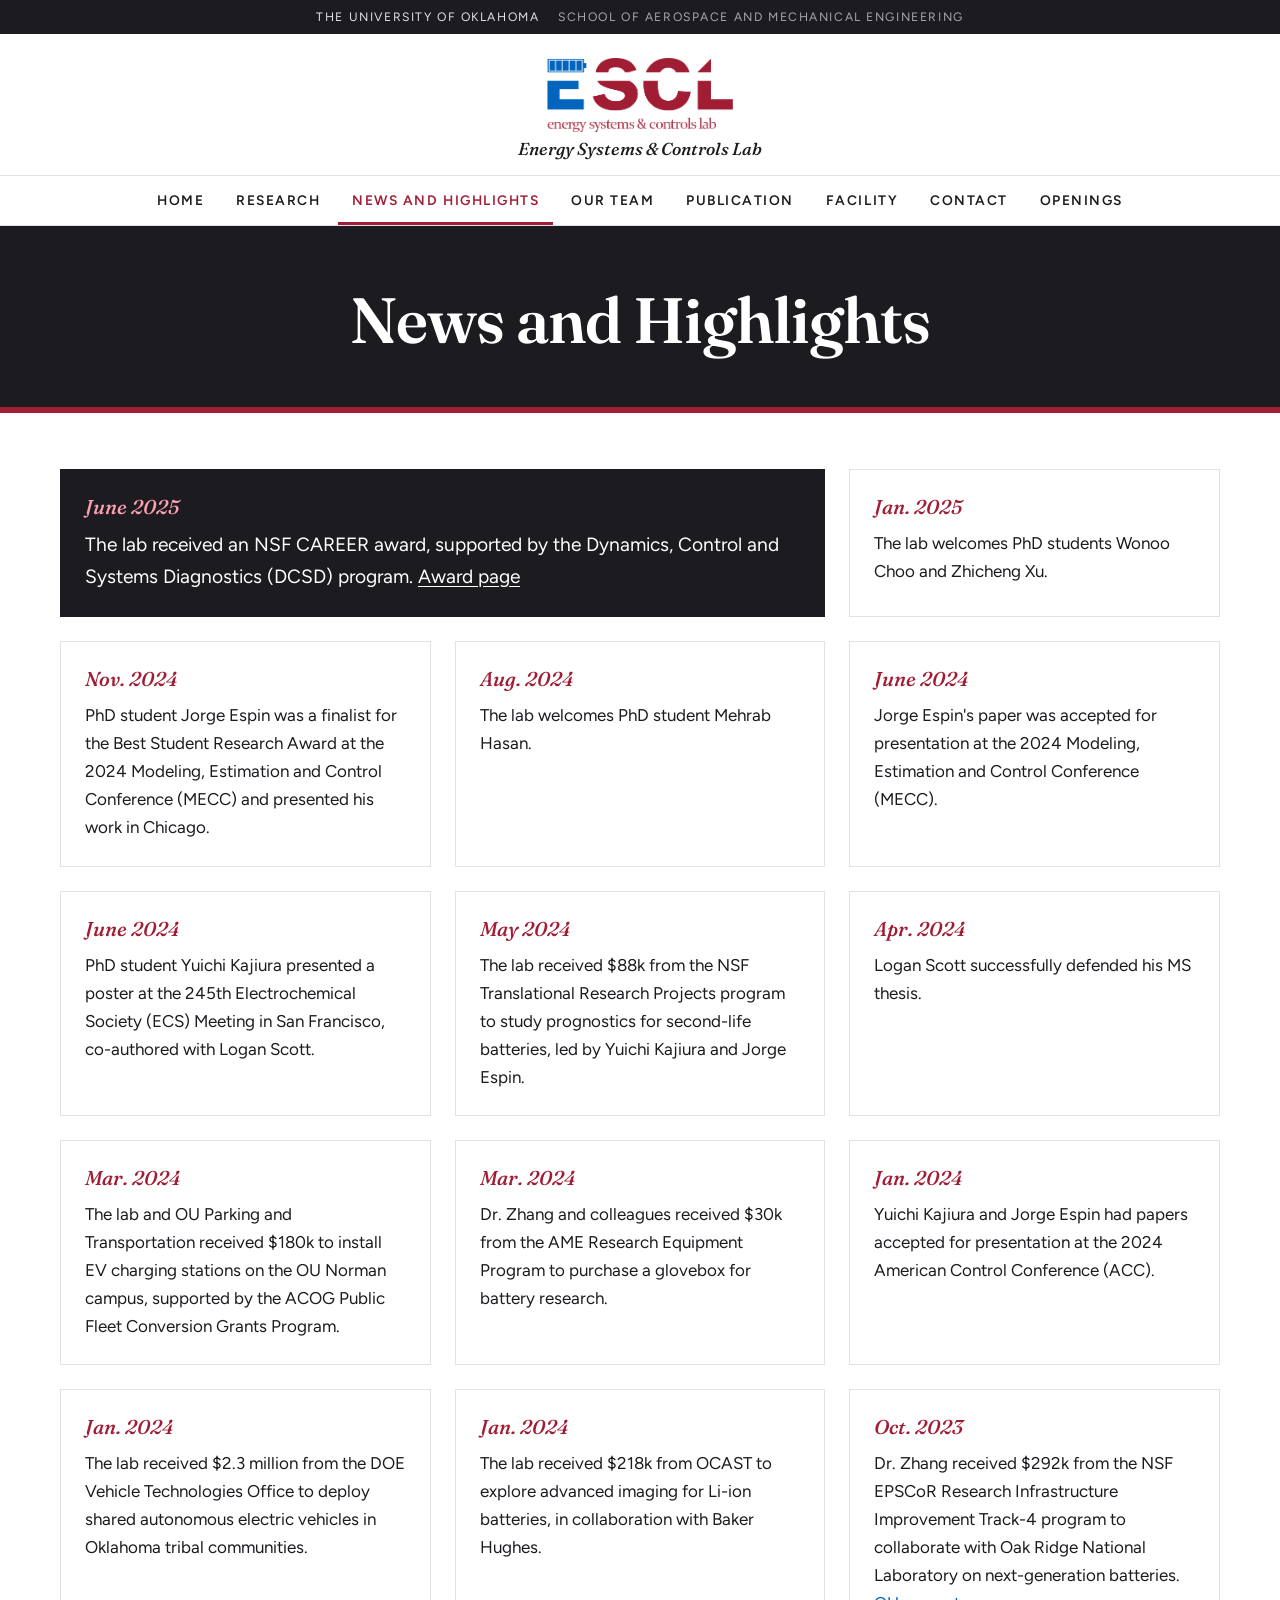
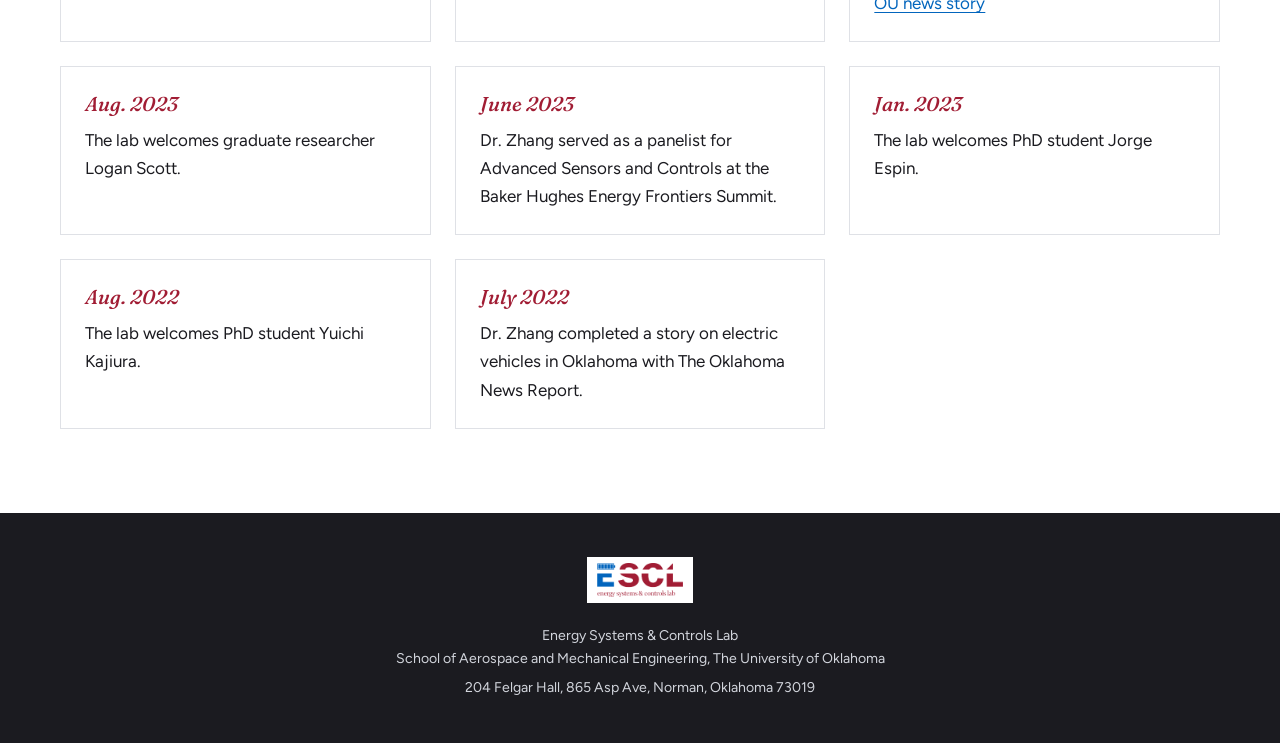
==== news-and-highlights.html @ 16f36dba "Add files via upload" ====
<!DOCTYPE html>
<html lang="en">
<head>
<meta charset="utf-8">
<meta name="viewport" content="width=device-width, initial-scale=1">
<title>News and Highlights | Energy Systems &amp; Controls Lab</title>
<meta name="description" content="Energy Systems &amp; Controls Lab (ESCL), School of Aerospace and Mechanical Engineering, The University of Oklahoma. Directed by Dong Zhang.">
<link rel="icon" href="assets/img/escl-logo.png">
<link rel="preconnect" href="https://fonts.googleapis.com"><link rel="preconnect" href="https://fonts.gstatic.com" crossorigin><link href="https://fonts.googleapis.com/css2?family=Fraunces:ital,opsz,wght@0,9..144,400;0,9..144,500;0,9..144,600;1,9..144,500;1,9..144,600&family=Figtree:ital,wght@0,400;0,500;0,600;1,400&display=swap" rel="stylesheet">
<link rel="stylesheet" href="assets/style.css">
</head>
<body>
<a class="skip" href="#main">Skip to main content</a>
<div class="site">
<header class="mast">
  <p class="util">The University of Oklahoma <span>School of Aerospace and Mechanical Engineering</span></p>
  <a class="brand" href="index.html"><img src="assets/img/escl-logo.png" alt="ESCL, Energy Systems &amp; Controls Lab"><span>Energy Systems &amp; Controls Lab</span></a>
  <nav aria-label="Main"><a href="index.html" data-page="home">Home</a><a href="research.html" data-page="research">Research</a><a href="news-and-highlights.html" data-page="news-and-highlights" aria-current="page">News and Highlights</a><a href="our-team.html" data-page="our-team">Our Team</a><a href="publication.html" data-page="publication">Publication</a><a href="facility.html" data-page="facility">Facility</a><a href="contact.html" data-page="contact">Contact</a><a href="openings.html" data-page="openings">Openings</a></nav>
</header>
<main id="main"><header class="band"><div class="in"><h1>News and Highlights</h1></div></header><div class="in"><div class="notes all"><article class="note"><time>June 2025</time><p>The lab received an NSF CAREER award, supported by the Dynamics, Control and Systems Diagnostics (DCSD) program. <a href="https://www.nsf.gov/awardsearch/showAward?AWD_ID=2442042&amp;HistoricalAwards=false">Award page</a></p></article><article class="note"><time>Jan. 2025</time><p>The lab welcomes PhD students Wonoo Choo and Zhicheng Xu.</p></article><article class="note"><time>Nov. 2024</time><p>PhD student Jorge Espin was a finalist for the Best Student Research Award at the 2024 Modeling, Estimation and Control Conference (MECC) and presented his work in Chicago.</p></article><article class="note"><time>Aug. 2024</time><p>The lab welcomes PhD student Mehrab Hasan.</p></article><article class="note"><time>June 2024</time><p>Jorge Espin&#x27;s paper was accepted for presentation at the 2024 Modeling, Estimation and Control Conference (MECC).</p></article><article class="note"><time>June 2024</time><p>PhD student Yuichi Kajiura presented a poster at the 245th Electrochemical Society (ECS) Meeting in San Francisco, co-authored with Logan Scott.</p></article><article class="note"><time>May 2024</time><p>The lab received $88k from the NSF Translational Research Projects program to study prognostics for second-life batteries, led by Yuichi Kajiura and Jorge Espin.</p></article><article class="note"><time>Apr. 2024</time><p>Logan Scott successfully defended his MS thesis.</p></article><article class="note"><time>Mar. 2024</time><p>The lab and OU Parking and Transportation received $180k to install EV charging stations on the OU Norman campus, supported by the ACOG Public Fleet Conversion Grants Program.</p></article><article class="note"><time>Mar. 2024</time><p>Dr. Zhang and colleagues received $30k from the AME Research Equipment Program to purchase a glovebox for battery research.</p></article><article class="note"><time>Jan. 2024</time><p>Yuichi Kajiura and Jorge Espin had papers accepted for presentation at the 2024 American Control Conference (ACC).</p></article><article class="note"><time>Jan. 2024</time><p>The lab received $2.3 million from the DOE Vehicle Technologies Office to deploy shared autonomous electric vehicles in Oklahoma tribal communities.</p></article><article class="note"><time>Jan. 2024</time><p>The lab received $218k from OCAST to explore advanced imaging for Li-ion batteries, in collaboration with Baker Hughes.</p></article><article class="note"><time>Oct. 2023</time><p>Dr. Zhang received $292k from the NSF EPSCoR Research Infrastructure Improvement Track-4 program to collaborate with Oak Ridge National Laboratory on next-generation batteries. <a href="https://www.ou.edu/research-norman/news-events/2024/two-ou-researchers-receive-nsf-epscor-research-fellowships">OU news story</a></p></article><article class="note"><time>Aug. 2023</time><p>The lab welcomes graduate researcher Logan Scott.</p></article><article class="note"><time>June 2023</time><p>Dr. Zhang served as a panelist for Advanced Sensors and Controls at the Baker Hughes Energy Frontiers Summit.</p></article><article class="note"><time>Jan. 2023</time><p>The lab welcomes PhD student Jorge Espin.</p></article><article class="note"><time>Aug. 2022</time><p>The lab welcomes PhD student Yuichi Kajiura.</p></article><article class="note"><time>July 2022</time><p>Dr. Zhang completed a story on electric vehicles in Oklahoma with The Oklahoma News Report.</p></article></div></div></main>
<footer><img src="assets/img/escl-logo.png" alt=""><p>Energy Systems &amp; Controls Lab<br>School of Aerospace and Mechanical Engineering, The University of Oklahoma</p><p>204 Felgar Hall, 865 Asp Ave, Norman, Oklahoma 73019</p></footer>
</div>
<script>
(function () {
})();
</script>
</body>
</html>
---- assets/style.css ----
/* Design 3, Showcase. Layout: centred masthead, then full-width bands stacked down the page.
   Serif display type, a crimson statement band, cards and portraits. */
:root, :host {
  color-scheme: light;
  --crimson: #a11d34;
  --blue: #0265bd;
  --ink: #1b1b20;
  --muted: #5d6068;
  --paper: #ffffff;
  --tint: #f3f4f7;
  --rule: #dfe1e6;
  --display: "Fraunces", Georgia, "Times New Roman", serif;
  --body: "Figtree", "Segoe UI", Helvetica, Arial, sans-serif;
}
* { box-sizing: border-box; }
body { margin: 0; }
[hidden] { display: none !important; }
img { max-width: 100%; height: auto; }
p { margin: 0; }
a { color: var(--blue); text-underline-offset: 0.18em; }
a:hover { color: var(--crimson); }
a:focus-visible, button:focus-visible { outline: 3px solid var(--blue); outline-offset: 2px; }
.skip { position: absolute; left: -999px; top: 8px; background: #fff; padding: 8px 12px; z-index: 9; }
.skip:focus { left: 8px; }

.site { background: var(--paper); color: var(--ink); font: 400 17px/1.65 var(--body); }
.in { width: min(1160px, 100% - 40px); margin-inline: auto; }
h1, h2, h3 { font-family: var(--display); margin: 0; text-wrap: balance; }
.kicker { font-size: 0.8rem; font-weight: 600; letter-spacing: 0.16em; text-transform: uppercase; color: var(--crimson); }
.ph { background: var(--tint); border: 1px solid var(--rule); display: grid; place-items: center; padding: 18%; }
.ph img { width: 100%; display: block; }
.btn { display: inline-block; padding: 13px 24px; background: var(--crimson); color: #fff; text-decoration: none; font-weight: 600; border: 2px solid var(--crimson); }
.btn:hover { background: var(--ink); border-color: var(--ink); color: #fff; }
.btn.ghost { background: transparent; color: var(--crimson); }
.btn.ghost:hover { background: var(--crimson); color: #fff; border-color: var(--crimson); }
.btn.light { background: #fff; color: var(--crimson); border-color: #fff; margin-top: 28px; }
.btn.light:hover { background: var(--ink); color: #fff; border-color: var(--ink); }

/* masthead */
.mast { text-align: center; background: #fff; border-bottom: 1px solid var(--rule); }
.util { background: var(--ink); color: #e3e5ea; font-size: 0.76rem; letter-spacing: 0.13em; text-transform: uppercase; padding: 7px 16px; }
.util span { opacity: 0.7; margin-left: 14px; }
.brand { display: inline-flex; flex-direction: column; align-items: center; gap: 6px; padding: 24px 16px 16px; text-decoration: none; color: var(--ink); }
.brand img { height: 74px; width: auto; }
.brand span { font: italic 500 1.08rem var(--display); }
.mast nav { display: flex; flex-wrap: wrap; justify-content: center; gap: 0 4px; border-top: 1px solid var(--rule); padding: 0 12px; }
.mast nav a { padding: 13px 14px 10px; font-size: 0.86rem; font-weight: 600; letter-spacing: 0.11em; text-transform: uppercase; color: var(--ink); text-decoration: none; border-bottom: 3px solid transparent; }
.mast nav a:hover { color: var(--crimson); }
.mast nav a[aria-current="page"] { color: var(--crimson); border-bottom-color: var(--crimson); }

/* home */
.hero { padding: 72px 0 84px; }
.hero .in { display: grid; grid-template-columns: minmax(0, 7fr) minmax(0, 5fr); gap: 64px; align-items: center; }
.hero h1 { font: 600 clamp(2.8rem, 6.6vw, 5.2rem)/1.02 var(--display); letter-spacing: -0.02em; margin: 14px 0 22px; }
.hero h1 em { font-weight: 500; color: var(--crimson); }
.hero-text > p:not(.kicker):not(.actions) { font-size: 1.15rem; max-width: 56ch; }
.actions { display: flex; flex-wrap: wrap; gap: 12px; margin-top: 28px; }
.frame { position: relative; padding: 0 24px 24px 0; }
.frame::before { content: ""; position: absolute; inset: 24px 0 0 24px; background: var(--crimson); }
.frame .ph { position: relative; aspect-ratio: 4 / 5; background: #fff; padding: 14%; }
/* rolling news panel in the home page opening */
.newsroll { position: relative; background: #fff; border: 1px solid var(--rule); padding: 22px 24px 18px; }
.newsroll header { display: flex; justify-content: space-between; align-items: baseline; gap: 12px; padding-bottom: 10px; border-bottom: 2px solid var(--ink); }
.newsroll h2 { font-size: 1.45rem; font-weight: 600; line-height: 1.15; }
.newsroll button { font: 600 0.74rem var(--body); letter-spacing: 0.1em; text-transform: uppercase; color: var(--crimson); background: none; border: 1.5px solid var(--crimson); padding: 4px 10px; cursor: pointer; }
.newsroll button:hover, .newsroll button[aria-pressed="true"] { background: var(--crimson); color: #fff; }
.roll-window { height: 400px; overflow-y: auto; overscroll-behavior: contain; scrollbar-width: thin; scrollbar-color: var(--rule) transparent; padding-right: 10px; }
.roll-window:focus-visible { outline: 3px solid var(--blue); outline-offset: 2px; }
.roll { list-style: none; margin: 0; padding: 0; }
.roll li { padding: 14px 0; border-bottom: 1px solid var(--rule); }
.roll time { display: block; font: italic 500 1.05rem var(--display); color: var(--crimson); margin-bottom: 3px; }
.roll p { font-size: 0.95rem; line-height: 1.5; }
.newsroll .all { display: inline-block; margin-top: 14px; font-size: 0.8rem; font-weight: 600; letter-spacing: 0.1em; text-transform: uppercase; color: var(--crimson); }
@media (prefers-reduced-motion: reduce) {
  .roll.copy, .newsroll button { display: none; }
}
.glance { border-top: 1px solid var(--rule); }
.glance .in { display: grid; grid-template-columns: repeat(4, minmax(0, 1fr)); }
.glance a { padding: 30px 24px 32px; text-decoration: none; color: var(--ink); border-left: 1px solid var(--rule); }
.glance a:first-child { border-left: 0; padding-left: 0; }
.glance a:hover { color: var(--crimson); }
.glance strong { display: block; font: 600 3.4rem/1 var(--display); color: var(--crimson); font-variant-numeric: tabular-nums; }
.glance span { display: block; margin-top: 8px; font-size: 0.82rem; font-weight: 600; letter-spacing: 0.08em; text-transform: uppercase; color: var(--muted); }
.projects { display: grid; grid-template-columns: repeat(2, minmax(0, 1fr)); gap: 24px; }
.project { background: #fff; border: 1px solid var(--rule); border-left: 5px solid var(--crimson); padding: 26px 28px; display: flex; flex-direction: column; }
.project h3 { font-size: 1.6rem; font-weight: 600; line-height: 1.15; margin: 8px 0 10px; }
.project p:not(.kicker) { color: var(--muted); flex: 1; }
.project .kicker { font-size: 0.74rem; }
.project a { margin-top: 16px; font-weight: 600; color: var(--crimson); align-self: flex-start; }
.statement { background: var(--crimson); color: #fff; padding: 76px 0; }
.big { font: 500 clamp(1.9rem, 4.2vw, 3.3rem)/1.15 var(--display); letter-spacing: -0.01em; max-width: 24ch; text-wrap: balance; }
.big strong { font-style: italic; font-weight: 600; }
.cols { display: grid; grid-template-columns: repeat(2, minmax(0, 1fr)); gap: 40px; margin-top: 36px; color: #ffe8ec; }
.cols a { color: #fff; }
.cols a:focus-visible { outline-color: #fff; }
.sec { padding: 72px 0; }
.tint { background: var(--tint); }
.sec-head { display: flex; justify-content: space-between; align-items: baseline; gap: 20px; margin-bottom: 32px; padding-bottom: 14px; border-bottom: 2px solid var(--ink); }
.sec-head h2 { font-size: 2.2rem; font-weight: 600; line-height: 1.1; }
.sec-head a { font-size: 0.85rem; font-weight: 600; letter-spacing: 0.1em; text-transform: uppercase; color: var(--crimson); white-space: nowrap; }
.cards { display: grid; grid-template-columns: repeat(3, minmax(0, 1fr)); gap: 28px; }
.cards.five { grid-template-columns: repeat(6, minmax(0, 1fr)); gap: 24px; }
.cards.five .card { grid-column: span 2; }
.cards.five .card:nth-child(n+4) { grid-column: span 3; }
.cards.five .card h3 { font-size: 1.35rem; }
.card { display: flex; flex-direction: column; padding: 28px; background: #fff; border: 1px solid var(--rule); border-top: 5px solid var(--blue); text-decoration: none; color: var(--ink); }
.card h3 { font-size: 1.45rem; font-weight: 600; line-height: 1.2; margin-bottom: 12px; }
.card p { color: var(--muted); flex: 1; }
.card span { margin-top: 20px; font-weight: 600; color: var(--crimson); }
.card:hover { color: var(--ink); border-top-color: var(--crimson); box-shadow: 0 14px 36px rgba(27, 27, 32, 0.1); }
.notes { display: grid; grid-template-columns: repeat(3, minmax(0, 1fr)); gap: 24px; }
.note { background: #fff; padding: 24px; border: 1px solid var(--rule); }
.note time { display: block; font: italic 500 1.25rem var(--display); color: var(--crimson); margin-bottom: 10px; }
.notes.all { padding: 56px 0 84px; }
.notes.all .note:first-child { grid-column: span 2; background: var(--ink); color: #fff; border-color: var(--ink); }
.notes.all .note:first-child time { color: #ff9fb0; }
.notes.all .note:first-child p { font-size: 1.2rem; }
.notes.all .note:first-child a { color: #fff; }
.faces { list-style: none; margin: 0; padding: 0; display: grid; grid-template-columns: repeat(7, minmax(0, 1fr)); gap: 20px; text-align: center; }
.faces > li > img, .faces .ph { display: grid; width: 100%; aspect-ratio: 1 / 1; border-radius: 50%; object-fit: cover; object-position: center 20%; }
.faces strong { display: block; margin-top: 10px; font-size: 0.95rem; line-height: 1.25; }
.faces span { font-size: 0.82rem; color: var(--muted); }
.sponsors { padding: 48px 0 64px; border-top: 1px solid var(--rule); text-align: center; }
.sponsors h2 { font: italic 500 1.2rem var(--display); color: var(--muted); }
.sponsors ul { list-style: none; margin: 28px 0 0; padding: 0; display: flex; flex-wrap: wrap; justify-content: center; align-items: center; gap: 28px 60px; }
.sponsors img { display: block; width: auto; max-height: 64px; max-width: 168px; }
.sponsors ul { gap: 28px 40px; }

/* inner pages: dark title band */
.band { background: var(--ink); color: #fff; padding: 60px 0 54px; text-align: center; border-bottom: 6px solid var(--crimson); }
.band h1 { font-size: clamp(2.4rem, 5.5vw, 4rem); font-weight: 600; line-height: 1.05; letter-spacing: -0.015em; }
.band p { margin: 14px auto 0; max-width: 60ch; color: #d2d5dc; }

/* research: one band per theme, text beside its figure, sides alternating */
.lead-in { padding: 56px 0 60px; }
.lead-in .in { display: grid; grid-template-columns: minmax(0, 1fr) minmax(0, 1fr); gap: 56px; align-items: center; }
.lead-in .lead { font: 400 1.4rem/1.45 var(--display); margin-top: 14px; }
.lead-in img { display: block; width: 84%; height: auto; border: 1px solid var(--rule); justify-self: end; }
.theme { padding: 72px 0; border-top: 1px solid var(--rule); }
.theme h2 { font-size: clamp(1.8rem, 3.6vw, 2.6rem); font-weight: 600; line-height: 1.1; letter-spacing: -0.01em; max-width: 24ch; padding-top: 18px; border-top: 5px solid var(--crimson); display: inline-block; }
.theme-text { margin-top: 30px; display: flow-root; }
.theme-text p + p { margin-top: 16px; }
.theme-text .support { clear: both; margin-top: 26px; padding-top: 14px; border-top: 1px solid var(--rule); font-size: 0.8rem; font-weight: 600; letter-spacing: 0.1em; text-transform: uppercase; color: var(--crimson); }
/* figures float so the text wraps around them */
.wrap-fig { width: 44%; margin-bottom: 20px; }
.wrap-fig.right { float: right; margin-left: 44px; clear: right; }
.wrap-fig.left { float: left; margin-right: 44px; clear: left; }
p + .wrap-fig { margin-top: 22px; }
.wrap-fig + p { margin-top: 0; }
.fig { margin: 0; }
.fig img { display: block; width: 100%; height: auto; }
.fig svg { display: block; width: 100%; height: auto; background: #fff; border: 1px solid var(--rule); }
.fig figcaption { margin-top: 10px; font-size: 0.88rem; line-height: 1.5; color: var(--muted); }
.fig .wire { fill: none; stroke: var(--ink); stroke-width: 2; }
.fig .ahead { fill: var(--ink); }
.fig .box { stroke: var(--ink); stroke-width: 2; }
.fig .cell { fill: #fff; }
.fig .ctrl { fill: var(--crimson); stroke: var(--crimson); }
.fig .est { fill: var(--blue); stroke: var(--blue); }
.fig text { font-family: var(--body); }
.fig .on { fill: #fff; font-size: 17px; font-weight: 600; }
.fig .lbl { fill: var(--ink); font-size: 17px; font-weight: 600; }
.fig .cap { fill: var(--crimson); font-size: 11.5px; font-weight: 600; letter-spacing: 0.12em; }
.fig .note { fill: var(--muted); font-size: 13.5px; }
.fig .pane { fill: var(--tint); stroke: var(--rule); }
.fig .gr { fill: #9aa1ad; }
.fig .band { fill: var(--blue); opacity: 0.12; }
.fig .bound { fill: none; stroke: var(--blue); stroke-width: 2.5; }
.fig .truth { fill: none; stroke: var(--crimson); stroke-width: 3; }
.fig .si { fill: var(--crimson); }
.pipeline { list-style: none; margin: 0; padding: 0; display: grid; gap: 8px; counter-reset: stage; }
.pipeline li { counter-increment: stage; display: grid; grid-template-columns: 2.2rem minmax(0, 1fr); column-gap: 14px; align-items: start; background: #fff; border: 1px solid var(--rule); border-left: 5px solid var(--blue); padding: 12px 16px; }
.pipeline li:last-child { border-left-color: var(--crimson); }
.pipeline li::before { content: counter(stage); grid-row: 1 / span 2; font: italic 500 1.6rem/1.1 var(--display); color: var(--crimson); font-variant-numeric: tabular-nums; }
.pipeline strong { grid-column: 2; display: block; font: 600 1.12rem/1.2 var(--display); }
.pipeline span { grid-column: 2; display: block; margin-top: 2px; font-size: 0.88rem; line-height: 1.45; color: var(--muted); }

/* team: portraits */
.director { background: var(--tint); padding: 56px 0; }
.director .in { display: grid; grid-template-columns: 210px minmax(0, 1fr); gap: 44px; align-items: center; }
.director img { display: block; width: 100%; aspect-ratio: 4 / 5; object-fit: cover; object-position: center 20%; }
.director h2 { font-size: clamp(2.2rem, 5vw, 3.2rem); font-weight: 600; line-height: 1.05; margin: 8px 0 6px; }
.director .role { font-size: 1.1rem; }
.badge { display: inline-block; margin-top: 12px; padding: 3px 12px; background: var(--crimson); color: #fff; font-size: 0.8rem; font-weight: 600; letter-spacing: 0.1em; text-transform: uppercase; }
.director ul, .portrait ul, .alumni { list-style: none; margin: 0; padding: 0; }
.director ul { margin-top: 18px; color: var(--muted); display: grid; gap: 4px; }
a.badge { text-decoration: none; }
a.badge:hover { background: var(--ink); color: #fff; }
.profile-links { display: flex; flex-wrap: wrap; gap: 10px; margin-top: 22px; }
.profile-links a { font-size: 0.82rem; font-weight: 600; letter-spacing: 0.06em; text-transform: uppercase; text-decoration: none; color: var(--crimson); background: #fff; border: 1.5px solid var(--crimson); padding: 7px 14px; }
.profile-links a:hover { background: var(--crimson); color: #fff; }
.portraits { display: grid; grid-template-columns: repeat(3, minmax(0, 1fr)); gap: 40px 28px; }
.portrait .ph, .portrait .shot { aspect-ratio: 1 / 1; }
.portrait .shot { display: block; width: 100%; object-fit: cover; object-position: center 15%; }
.features { display: grid; gap: 32px; }
.portrait.feature { display: grid; grid-template-columns: 180px minmax(0, 1fr); gap: 36px; align-items: center; }
.portrait.feature h3 { font-size: 1.9rem; margin-top: 0; }
.portrait h3 { font-size: 1.4rem; font-weight: 600; line-height: 1.2; margin: 16px 0 2px; }
.portrait .role { color: var(--muted); }
.portrait .since { font: italic 500 1rem var(--display); color: var(--crimson); margin-top: 4px; }
.portrait ul { margin-top: 10px; font-size: 0.88rem; color: var(--muted); display: grid; gap: 3px; }
.member-link { margin-top: 10px; font-size: 0.82rem; font-weight: 600; letter-spacing: 0.06em; text-transform: uppercase; }
.member-link a { color: var(--crimson); }
.portraits.five { grid-template-columns: repeat(5, minmax(0, 1fr)); }
.portrait.mini .ph { aspect-ratio: 1 / 1; background: #fff; }
.portrait.mini h3 { font-size: 1.08rem; }
.portrait.mini .role { font-size: 0.9rem; }
.alumni { display: grid; grid-template-columns: repeat(3, minmax(0, 1fr)); gap: 0 32px; }
.alumni li { padding: 16px 0; border-bottom: 1px solid var(--rule); }
.alumni strong { display: block; font: 600 1.15rem var(--display); }
.alumni span { font-size: 0.92rem; color: var(--muted); }

/* publications: two tabs, two columns */
.tabs { display: flex; flex-wrap: wrap; margin: 48px 0 8px; border-bottom: 2px solid var(--ink); }
.tabs button { font: 600 1.05rem var(--body); padding: 14px 22px; background: none; border: 0; border-bottom: 4px solid transparent; margin-bottom: -2px; cursor: pointer; color: var(--muted); }
.tabs button[aria-pressed="true"] { color: var(--ink); border-bottom-color: var(--crimson); }
.tabs button span { font-weight: 500; color: var(--crimson); margin-left: 4px; }
.pubs { list-style: none; margin: 0 0 84px; padding: 0; display: grid; grid-template-columns: repeat(2, minmax(0, 1fr)); gap: 0 48px; }
.pubs li { display: grid; grid-template-columns: 2.8rem minmax(0, 1fr); gap: 12px; padding: 20px 0; border-bottom: 1px solid var(--rule); }
.pubs .label { font: italic 500 1.2rem/1.35 var(--display); color: var(--crimson); }
.pubs .year { display: block; margin-top: 6px; font: 600 0.82rem/1.5 var(--body); font-style: normal; letter-spacing: 0.04em; color: #fff; background: var(--ink); text-align: center; font-variant-numeric: tabular-nums; }
.pubs .ptitle { font: 600 1.1rem/1.3 var(--display); }
.pubs .authors { font-size: 0.92rem; color: var(--muted); margin-top: 5px; }
.pubs .authors strong { color: var(--ink); }
.pubs .venue { font-size: 0.92rem; margin-top: 3px; }
.acts { display: flex; gap: 8px; margin-top: 8px; }
.acts a { font-size: 0.74rem; font-weight: 600; letter-spacing: 0.1em; border: 1px solid var(--blue); padding: 1px 9px; text-decoration: none; }
.acts a:hover { background: var(--blue); color: #fff; }

/* facility: picture cards */
.kits { display: grid; grid-template-columns: repeat(3, minmax(0, 1fr)); gap: 40px 32px; padding: 56px 0 84px; }
.kit-photo { aspect-ratio: 4 / 3; background: #fff; border: 1px solid var(--rule); display: grid; place-items: center; padding: 18px; }
.kit-photo img { max-width: 100%; max-height: 100%; width: auto; height: auto; object-fit: contain; min-height: 0; }
.kit h2 { font-size: 1.3rem; font-weight: 600; line-height: 1.25; margin: 16px 0 10px; }
.kit ul { margin: 0; padding-left: 1.1em; font-size: 0.92rem; color: var(--muted); }
.kit li { margin-bottom: 3px; }

/* contact: split panel */
.contact { display: grid; grid-template-columns: minmax(0, 1fr) minmax(0, 1.3fr); margin: 56px 0 84px; border: 1px solid var(--rule); }
.card-red { background: var(--crimson); color: #fff; padding: 44px; }
.card-red h2 { font-size: 2rem; font-weight: 600; margin-bottom: 18px; }
.card-red dl { margin: 0; }
.card-red dl div { padding: 14px 0; border-top: 1px solid rgba(255, 255, 255, 0.3); }
.card-red dt { font-size: 0.76rem; font-weight: 600; letter-spacing: 0.14em; text-transform: uppercase; color: #ffd3da; }
dd { margin: 0; }
.map-side { display: grid; min-height: 360px; background: var(--tint); }
.map { width: 100%; height: 100%; min-height: 360px; border: 0; }
.mapnote { align-self: center; padding: 36px; }
.mapnote span { font-size: 0.88rem; color: var(--muted); }

/* openings */
.opening { max-width: 780px; padding: 56px 0 84px; }
.opening h2 { font-size: 2.4rem; font-weight: 600; line-height: 1.1; margin-bottom: 16px; }
.stamp { font: italic 500 1rem var(--display); color: var(--crimson); margin: 8px 0 18px; }
.opening .block > p + p { margin-top: 12px; }
.facts { margin: 24px 0; border-top: 2px solid var(--ink); }
.facts div { display: grid; grid-template-columns: 12rem minmax(0, 1fr); gap: 20px; padding: 14px 0; border-bottom: 1px solid var(--rule); }
.facts dt { font-size: 0.76rem; font-weight: 600; letter-spacing: 0.14em; text-transform: uppercase; color: var(--muted); line-height: 2.2; }
.opening h3 { font-size: 1.5rem; font-weight: 600; margin: 28px 0 8px; }
.opening .interests { list-style: none; margin: 14px 0 0; padding: 0; display: grid; grid-template-columns: repeat(2, minmax(0, 1fr)); gap: 12px; }
.opening .interests li { background: var(--tint); border-left: 4px solid var(--blue); padding: 14px 16px; }
.opening .interests strong { display: block; font: 600 1.1rem/1.25 var(--display); }
.opening .interests span { display: block; margin-top: 4px; font-size: 0.9rem; line-height: 1.45; color: var(--muted); }
.opening ol { list-style: none; counter-reset: step; margin: 16px 0; padding: 0; display: grid; gap: 10px; }
.opening ol li { counter-increment: step; display: grid; grid-template-columns: 2.2rem minmax(0, 1fr); gap: 12px; align-items: center; }
.opening ol li::before { content: counter(step); display: grid; place-items: center; width: 2.2rem; height: 2.2rem; border-radius: 50%; background: var(--crimson); color: #fff; font-weight: 600; font-variant-numeric: tabular-nums; }

.site > footer { background: var(--ink); color: #d2d5dc; text-align: center; padding: 44px 20px; font-size: 0.88rem; }
.site > footer img { height: 46px; width: auto; background: #fff; padding: 6px 10px; margin-bottom: 14px; }
.site > footer p + p { margin-top: 6px; }

@media (max-width: 900px) {
  .hero { padding: 44px 0 56px; }
  .hero .in, .cols, .cards, .director .in, .contact { grid-template-columns: minmax(0, 1fr); }
  .cards.five { grid-template-columns: repeat(2, minmax(0, 1fr)); }
  .projects { grid-template-columns: minmax(0, 1fr); }
  .glance .in { grid-template-columns: repeat(2, minmax(0, 1fr)); }
  .glance a, .glance a:first-child { padding: 22px 16px; border-left: 0; border-bottom: 1px solid var(--rule); }
  .cards.five .card, .cards.five .card:nth-child(n+4) { grid-column: auto; }
  .wrap-fig { width: 48%; }
  .wrap-fig.right { margin-left: 28px; }
  .wrap-fig.left { margin-right: 28px; }
.cards.five { grid-template-columns: repeat(6, minmax(0, 1fr)); gap: 24px; }
.cards.five .card { grid-column: span 2; }
.cards.five .card:nth-child(n+4) { grid-column: span 3; }
.cards.five .card h3 { font-size: 1.35rem; }
  .lead-in .in { grid-template-columns: minmax(0, 1fr); gap: 32px; }
  .lead-in img { width: 100%; max-width: 460px; justify-self: start; }
  .theme { padding: 52px 0; }
  .hero .in { gap: 40px; }
  .frame { max-width: none; }
  .roll-window { height: 320px; }
  .util span { display: none; }
  .statement, .sec { padding: 52px 0; }
  .notes, .portraits, .kits, .pubs, .alumni { grid-template-columns: repeat(2, minmax(0, 1fr)); }
  .faces { grid-template-columns: repeat(4, minmax(0, 1fr)); }
  .portraits.five { grid-template-columns: repeat(3, minmax(0, 1fr)); }
  .director img { max-width: 200px; }
}
@media (max-width: 600px) {
  .notes, .portraits, .kits, .pubs, .alumni { grid-template-columns: minmax(0, 1fr); }
  .notes.all .note:first-child { grid-column: auto; }
  .cards.five { grid-template-columns: minmax(0, 1fr); }
  .wrap-fig, .wrap-fig.left, .wrap-fig.right { float: none; width: 100%; margin: 0 0 22px; }
  p + .wrap-fig { margin-top: 22px; }
  .lead-in .lead { font-size: 1.2rem; }
  .portrait.feature { grid-template-columns: minmax(0, 1fr); gap: 0; }
  .portrait.feature .shot { max-width: 180px; }
  .portrait.feature h3 { margin-top: 16px; }
  .faces { grid-template-columns: repeat(3, minmax(0, 1fr)); }
  .portraits.five { grid-template-columns: repeat(2, minmax(0, 1fr)); }
  .sec-head h2 { font-size: 1.7rem; }
  .card-red { padding: 28px; }
  .facts div { grid-template-columns: minmax(0, 1fr); gap: 0; }
  .opening .interests { grid-template-columns: minmax(0, 1fr); }
  .mast nav a { padding: 10px 9px 8px; font-size: 0.78rem; }
}
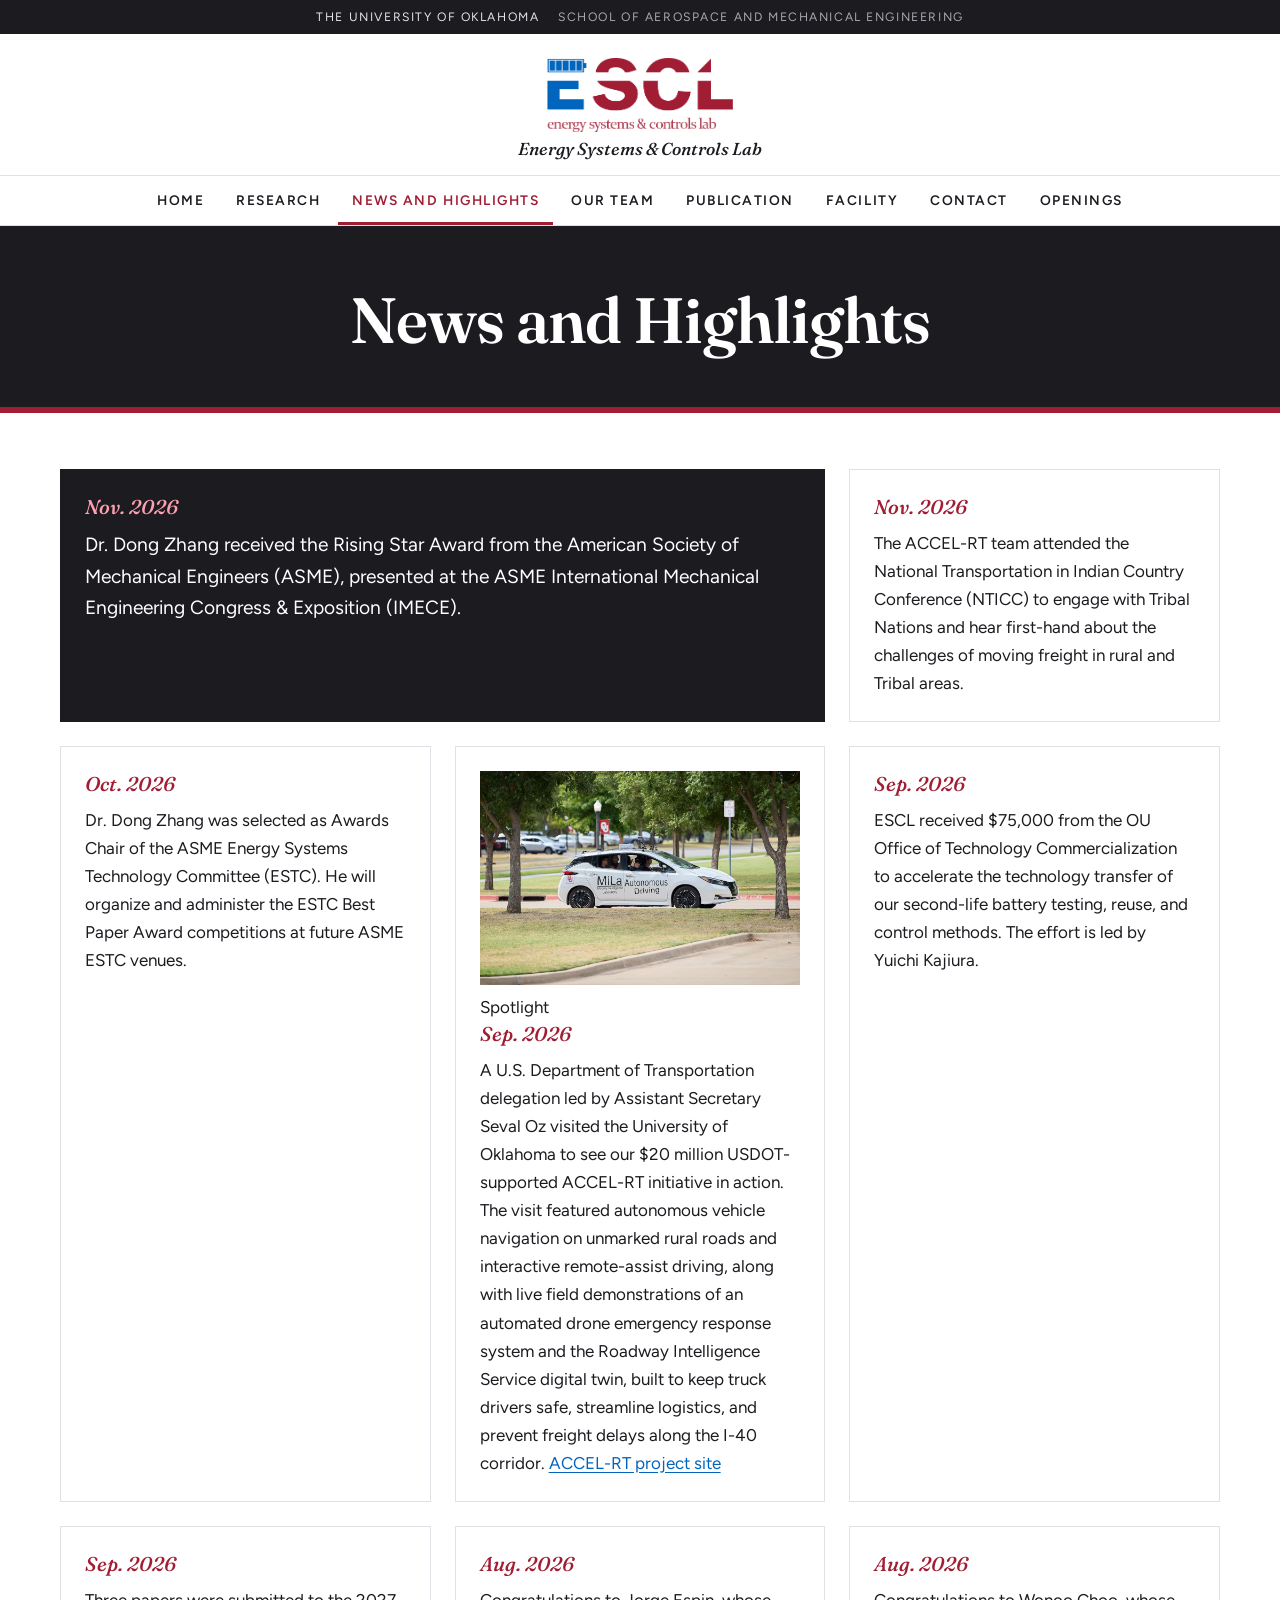
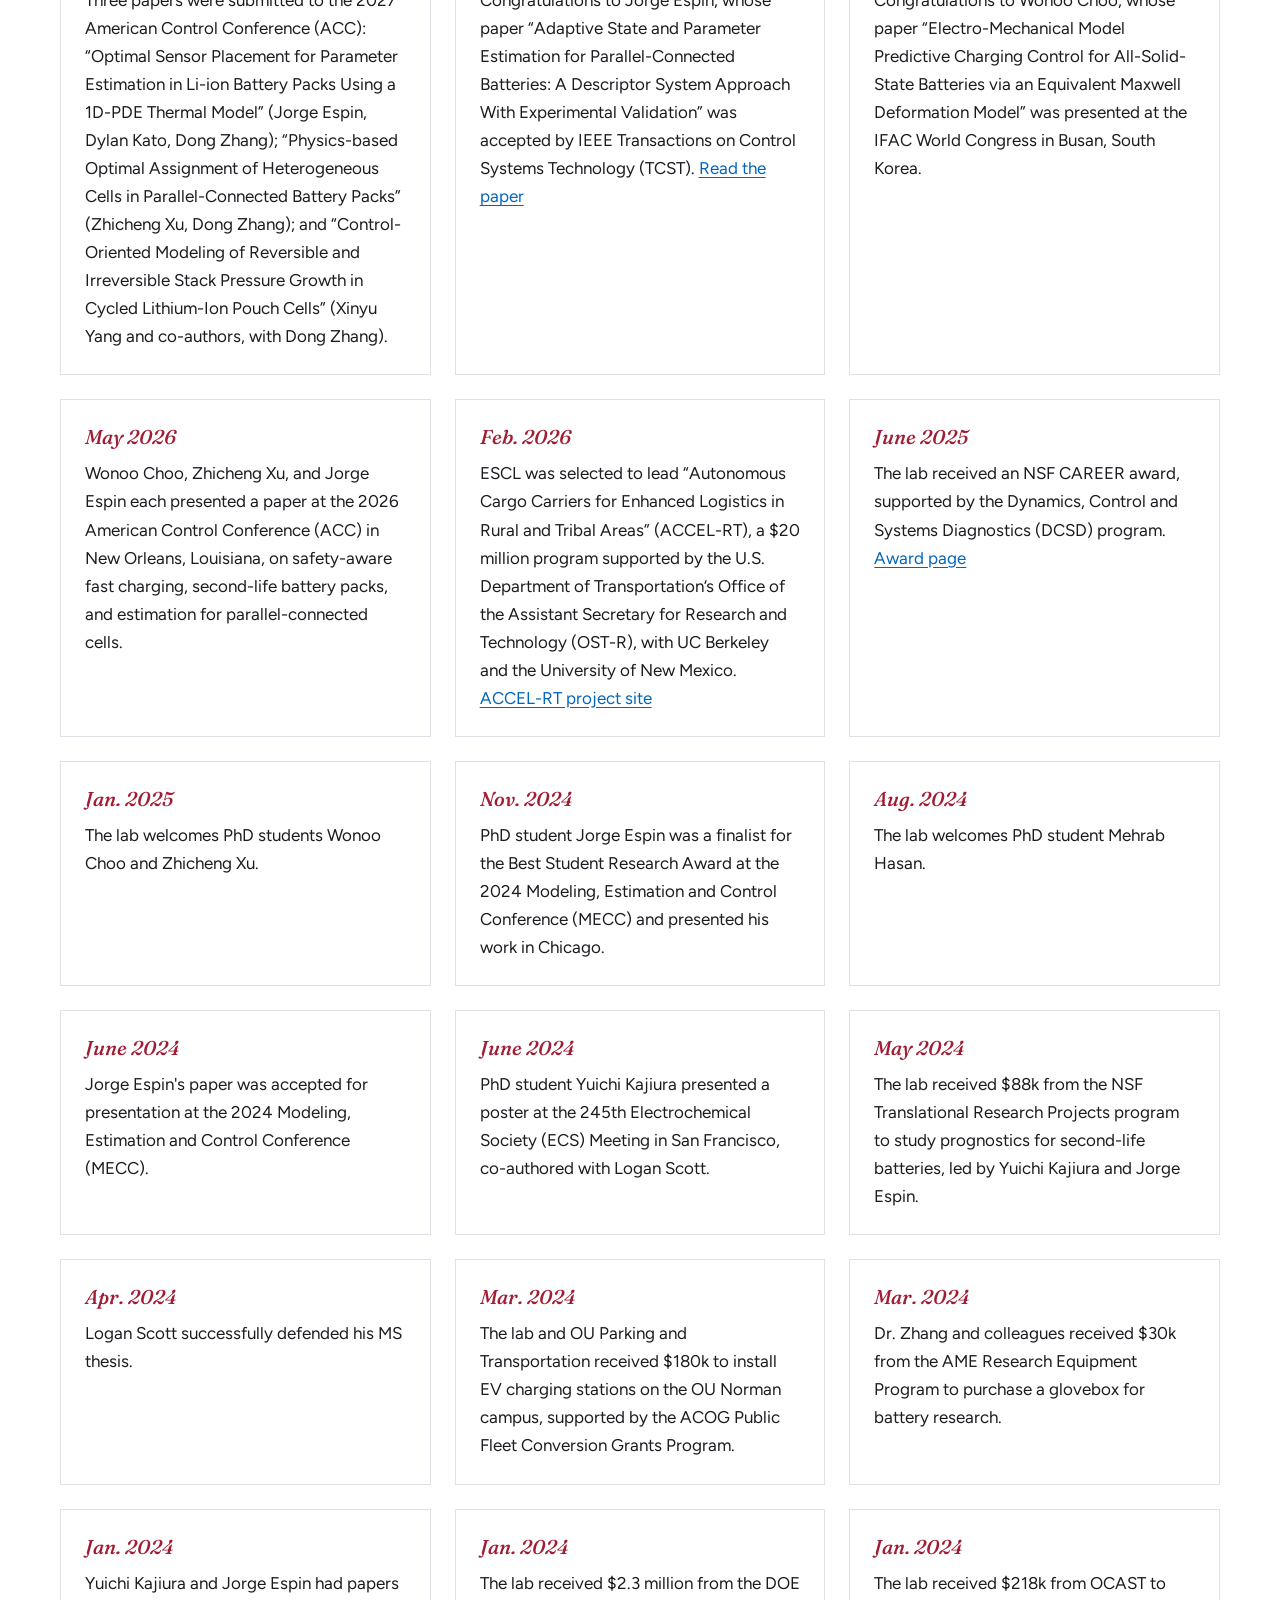
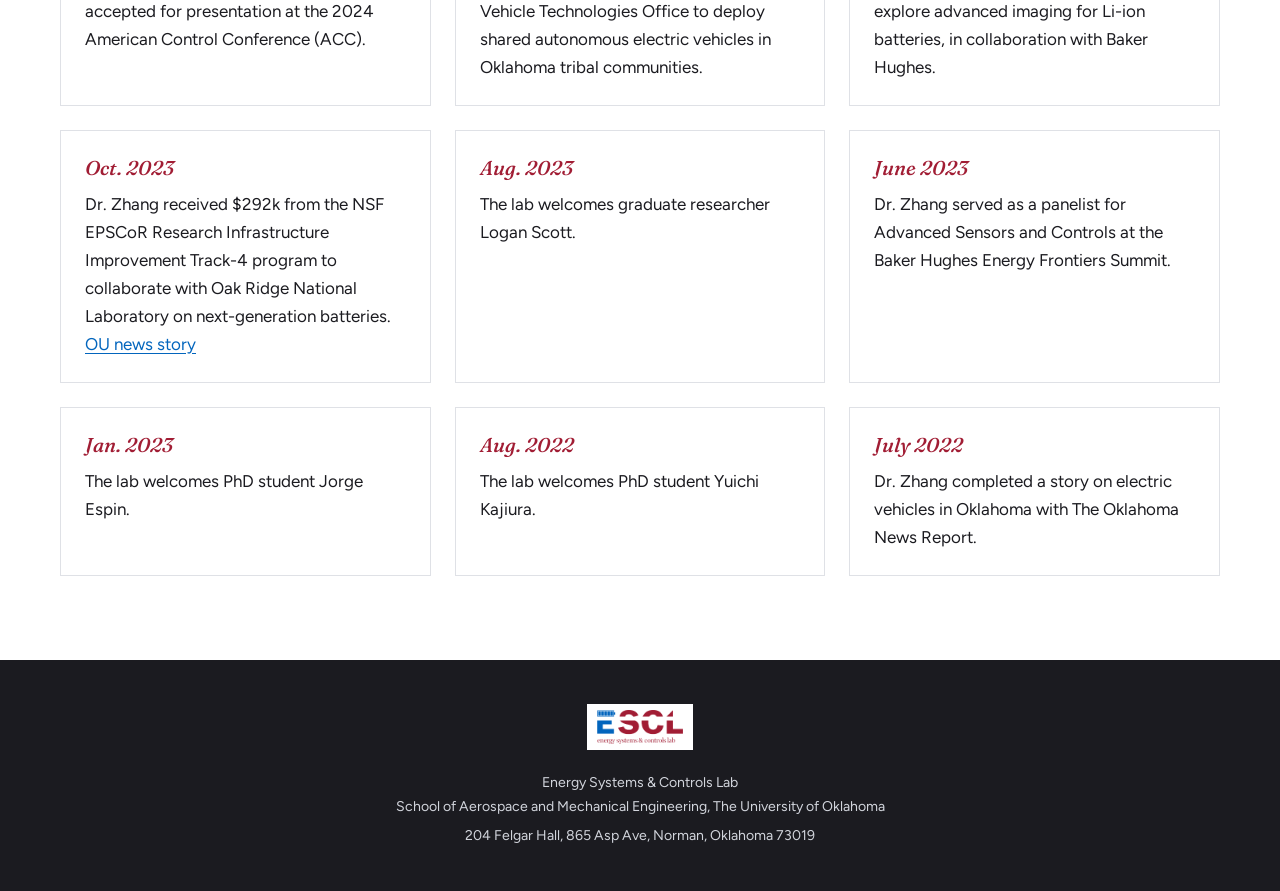
==== commit 9b4b43a8: "Add files via upload" ====
--- a/news-and-highlights.html
+++ b/news-and-highlights.html
@@ -17,7 +17,7 @@
   <a class="brand" href="index.html"><img src="assets/img/escl-logo.png" alt="ESCL, Energy Systems &amp; Controls Lab"><span>Energy Systems &amp; Controls Lab</span></a>
   <nav aria-label="Main"><a href="index.html" data-page="home">Home</a><a href="research.html" data-page="research">Research</a><a href="news-and-highlights.html" data-page="news-and-highlights" aria-current="page">News and Highlights</a><a href="our-team.html" data-page="our-team">Our Team</a><a href="publication.html" data-page="publication">Publication</a><a href="facility.html" data-page="facility">Facility</a><a href="contact.html" data-page="contact">Contact</a><a href="openings.html" data-page="openings">Openings</a></nav>
 </header>
-<main id="main"><header class="band"><div class="in"><h1>News and Highlights</h1></div></header><div class="in"><div class="notes all"><article class="note"><time>June 2025</time><p>The lab received an NSF CAREER award, supported by the Dynamics, Control and Systems Diagnostics (DCSD) program. <a href="https://www.nsf.gov/awardsearch/showAward?AWD_ID=2442042&amp;HistoricalAwards=false">Award page</a></p></article><article class="note"><time>Jan. 2025</time><p>The lab welcomes PhD students Wonoo Choo and Zhicheng Xu.</p></article><article class="note"><time>Nov. 2024</time><p>PhD student Jorge Espin was a finalist for the Best Student Research Award at the 2024 Modeling, Estimation and Control Conference (MECC) and presented his work in Chicago.</p></article><article class="note"><time>Aug. 2024</time><p>The lab welcomes PhD student Mehrab Hasan.</p></article><article class="note"><time>June 2024</time><p>Jorge Espin&#x27;s paper was accepted for presentation at the 2024 Modeling, Estimation and Control Conference (MECC).</p></article><article class="note"><time>June 2024</time><p>PhD student Yuichi Kajiura presented a poster at the 245th Electrochemical Society (ECS) Meeting in San Francisco, co-authored with Logan Scott.</p></article><article class="note"><time>May 2024</time><p>The lab received $88k from the NSF Translational Research Projects program to study prognostics for second-life batteries, led by Yuichi Kajiura and Jorge Espin.</p></article><article class="note"><time>Apr. 2024</time><p>Logan Scott successfully defended his MS thesis.</p></article><article class="note"><time>Mar. 2024</time><p>The lab and OU Parking and Transportation received $180k to install EV charging stations on the OU Norman campus, supported by the ACOG Public Fleet Conversion Grants Program.</p></article><article class="note"><time>Mar. 2024</time><p>Dr. Zhang and colleagues received $30k from the AME Research Equipment Program to purchase a glovebox for battery research.</p></article><article class="note"><time>Jan. 2024</time><p>Yuichi Kajiura and Jorge Espin had papers accepted for presentation at the 2024 American Control Conference (ACC).</p></article><article class="note"><time>Jan. 2024</time><p>The lab received $2.3 million from the DOE Vehicle Technologies Office to deploy shared autonomous electric vehicles in Oklahoma tribal communities.</p></article><article class="note"><time>Jan. 2024</time><p>The lab received $218k from OCAST to explore advanced imaging for Li-ion batteries, in collaboration with Baker Hughes.</p></article><article class="note"><time>Oct. 2023</time><p>Dr. Zhang received $292k from the NSF EPSCoR Research Infrastructure Improvement Track-4 program to collaborate with Oak Ridge National Laboratory on next-generation batteries. <a href="https://www.ou.edu/research-norman/news-events/2024/two-ou-researchers-receive-nsf-epscor-research-fellowships">OU news story</a></p></article><article class="note"><time>Aug. 2023</time><p>The lab welcomes graduate researcher Logan Scott.</p></article><article class="note"><time>June 2023</time><p>Dr. Zhang served as a panelist for Advanced Sensors and Controls at the Baker Hughes Energy Frontiers Summit.</p></article><article class="note"><time>Jan. 2023</time><p>The lab welcomes PhD student Jorge Espin.</p></article><article class="note"><time>Aug. 2022</time><p>The lab welcomes PhD student Yuichi Kajiura.</p></article><article class="note"><time>July 2022</time><p>Dr. Zhang completed a story on electric vehicles in Oklahoma with The Oklahoma News Report.</p></article></div></div></main>
+<main id="main"><header class="band"><div class="in"><h1>News and Highlights</h1></div></header><div class="in"><div class="notes all"><article class="note"><time>Nov. 2026</time><p>Dr. Dong Zhang received the Rising Star Award from the American Society of Mechanical Engineers (ASME), presented at the ASME International Mechanical Engineering Congress &amp; Exposition (IMECE).</p></article><article class="note"><time>Nov. 2026</time><p>The ACCEL-RT team attended the National Transportation in Indian Country Conference (NTICC) to engage with Tribal Nations and hear first-hand about the challenges of moving freight in rural and Tribal areas.</p></article><article class="note"><time>Oct. 2026</time><p>Dr. Dong Zhang was selected as Awards Chair of the ASME Energy Systems Technology Committee (ESTC). He will organize and administer the ESTC Best Paper Award competitions at future ASME ESTC venues.</p></article><article class="note spot"><img src="assets/img/rav.jpg" alt="The ACCEL-RT autonomous driving research vehicle on the OU campus" loading="lazy"><div><span class="tag">Spotlight</span><time>Sep. 2026</time><p>A U.S. Department of Transportation delegation led by Assistant Secretary Seval Oz visited the University of Oklahoma to see our $20 million USDOT-supported ACCEL-RT initiative in action. The visit featured autonomous vehicle navigation on unmarked rural roads and interactive remote-assist driving, along with live field demonstrations of an automated drone emergency response system and the Roadway Intelligence Service digital twin, built to keep truck drivers safe, streamline logistics, and prevent freight delays along the I-40 corridor. <a href="https://www.accelrt-rav.org">ACCEL-RT project site</a></p></div></article><article class="note"><time>Sep. 2026</time><p>ESCL received $75,000 from the OU Office of Technology Commercialization to accelerate the technology transfer of our second-life battery testing, reuse, and control methods. The effort is led by Yuichi Kajiura.</p></article><article class="note"><time>Sep. 2026</time><p>Three papers were submitted to the 2027 American Control Conference (ACC): “Optimal Sensor Placement for Parameter Estimation in Li-ion Battery Packs Using a 1D-PDE Thermal Model” (Jorge Espin, Dylan Kato, Dong Zhang); “Physics-based Optimal Assignment of Heterogeneous Cells in Parallel-Connected Battery Packs” (Zhicheng Xu, Dong Zhang); and “Control-Oriented Modeling of Reversible and Irreversible Stack Pressure Growth in Cycled Lithium-Ion Pouch Cells” (Xinyu Yang and co-authors, with Dong Zhang).</p></article><article class="note"><time>Aug. 2026</time><p>Congratulations to Jorge Espin, whose paper “Adaptive State and Parameter Estimation for Parallel-Connected Batteries: A Descriptor System Approach With Experimental Validation” was accepted by IEEE Transactions on Control Systems Technology (TCST). <a href="https://doi.org/10.1109/TCST.2026.3719344">Read the paper</a></p></article><article class="note"><time>Aug. 2026</time><p>Congratulations to Wonoo Choo, whose paper “Electro-Mechanical Model Predictive Charging Control for All-Solid-State Batteries via an Equivalent Maxwell Deformation Model” was presented at the IFAC World Congress in Busan, South Korea.</p></article><article class="note"><time>May 2026</time><p>Wonoo Choo, Zhicheng Xu, and Jorge Espin each presented a paper at the 2026 American Control Conference (ACC) in New Orleans, Louisiana, on safety-aware fast charging, second-life battery packs, and estimation for parallel-connected cells.</p></article><article class="note"><time>Feb. 2026</time><p>ESCL was selected to lead “Autonomous Cargo Carriers for Enhanced Logistics in Rural and Tribal Areas” (ACCEL-RT), a $20 million program supported by the U.S. Department of Transportation’s Office of the Assistant Secretary for Research and Technology (OST-R), with UC Berkeley and the University of New Mexico. <a href="https://www.accelrt-rav.org">ACCEL-RT project site</a></p></article><article class="note"><time>June 2025</time><p>The lab received an NSF CAREER award, supported by the Dynamics, Control and Systems Diagnostics (DCSD) program. <a href="https://www.nsf.gov/awardsearch/showAward?AWD_ID=2442042&amp;HistoricalAwards=false">Award page</a></p></article><article class="note"><time>Jan. 2025</time><p>The lab welcomes PhD students Wonoo Choo and Zhicheng Xu.</p></article><article class="note"><time>Nov. 2024</time><p>PhD student Jorge Espin was a finalist for the Best Student Research Award at the 2024 Modeling, Estimation and Control Conference (MECC) and presented his work in Chicago.</p></article><article class="note"><time>Aug. 2024</time><p>The lab welcomes PhD student Mehrab Hasan.</p></article><article class="note"><time>June 2024</time><p>Jorge Espin&#x27;s paper was accepted for presentation at the 2024 Modeling, Estimation and Control Conference (MECC).</p></article><article class="note"><time>June 2024</time><p>PhD student Yuichi Kajiura presented a poster at the 245th Electrochemical Society (ECS) Meeting in San Francisco, co-authored with Logan Scott.</p></article><article class="note"><time>May 2024</time><p>The lab received $88k from the NSF Translational Research Projects program to study prognostics for second-life batteries, led by Yuichi Kajiura and Jorge Espin.</p></article><article class="note"><time>Apr. 2024</time><p>Logan Scott successfully defended his MS thesis.</p></article><article class="note"><time>Mar. 2024</time><p>The lab and OU Parking and Transportation received $180k to install EV charging stations on the OU Norman campus, supported by the ACOG Public Fleet Conversion Grants Program.</p></article><article class="note"><time>Mar. 2024</time><p>Dr. Zhang and colleagues received $30k from the AME Research Equipment Program to purchase a glovebox for battery research.</p></article><article class="note"><time>Jan. 2024</time><p>Yuichi Kajiura and Jorge Espin had papers accepted for presentation at the 2024 American Control Conference (ACC).</p></article><article class="note"><time>Jan. 2024</time><p>The lab received $2.3 million from the DOE Vehicle Technologies Office to deploy shared autonomous electric vehicles in Oklahoma tribal communities.</p></article><article class="note"><time>Jan. 2024</time><p>The lab received $218k from OCAST to explore advanced imaging for Li-ion batteries, in collaboration with Baker Hughes.</p></article><article class="note"><time>Oct. 2023</time><p>Dr. Zhang received $292k from the NSF EPSCoR Research Infrastructure Improvement Track-4 program to collaborate with Oak Ridge National Laboratory on next-generation batteries. <a href="https://www.ou.edu/research-norman/news-events/2024/two-ou-researchers-receive-nsf-epscor-research-fellowships">OU news story</a></p></article><article class="note"><time>Aug. 2023</time><p>The lab welcomes graduate researcher Logan Scott.</p></article><article class="note"><time>June 2023</time><p>Dr. Zhang served as a panelist for Advanced Sensors and Controls at the Baker Hughes Energy Frontiers Summit.</p></article><article class="note"><time>Jan. 2023</time><p>The lab welcomes PhD student Jorge Espin.</p></article><article class="note"><time>Aug. 2022</time><p>The lab welcomes PhD student Yuichi Kajiura.</p></article><article class="note"><time>July 2022</time><p>Dr. Zhang completed a story on electric vehicles in Oklahoma with The Oklahoma News Report.</p></article></div></div></main>
 <footer><img src="assets/img/escl-logo.png" alt=""><p>Energy Systems &amp; Controls Lab<br>School of Aerospace and Mechanical Engineering, The University of Oklahoma</p><p>204 Felgar Hall, 865 Asp Ave, Norman, Oklahoma 73019</p></footer>
 </div>
 <script>
